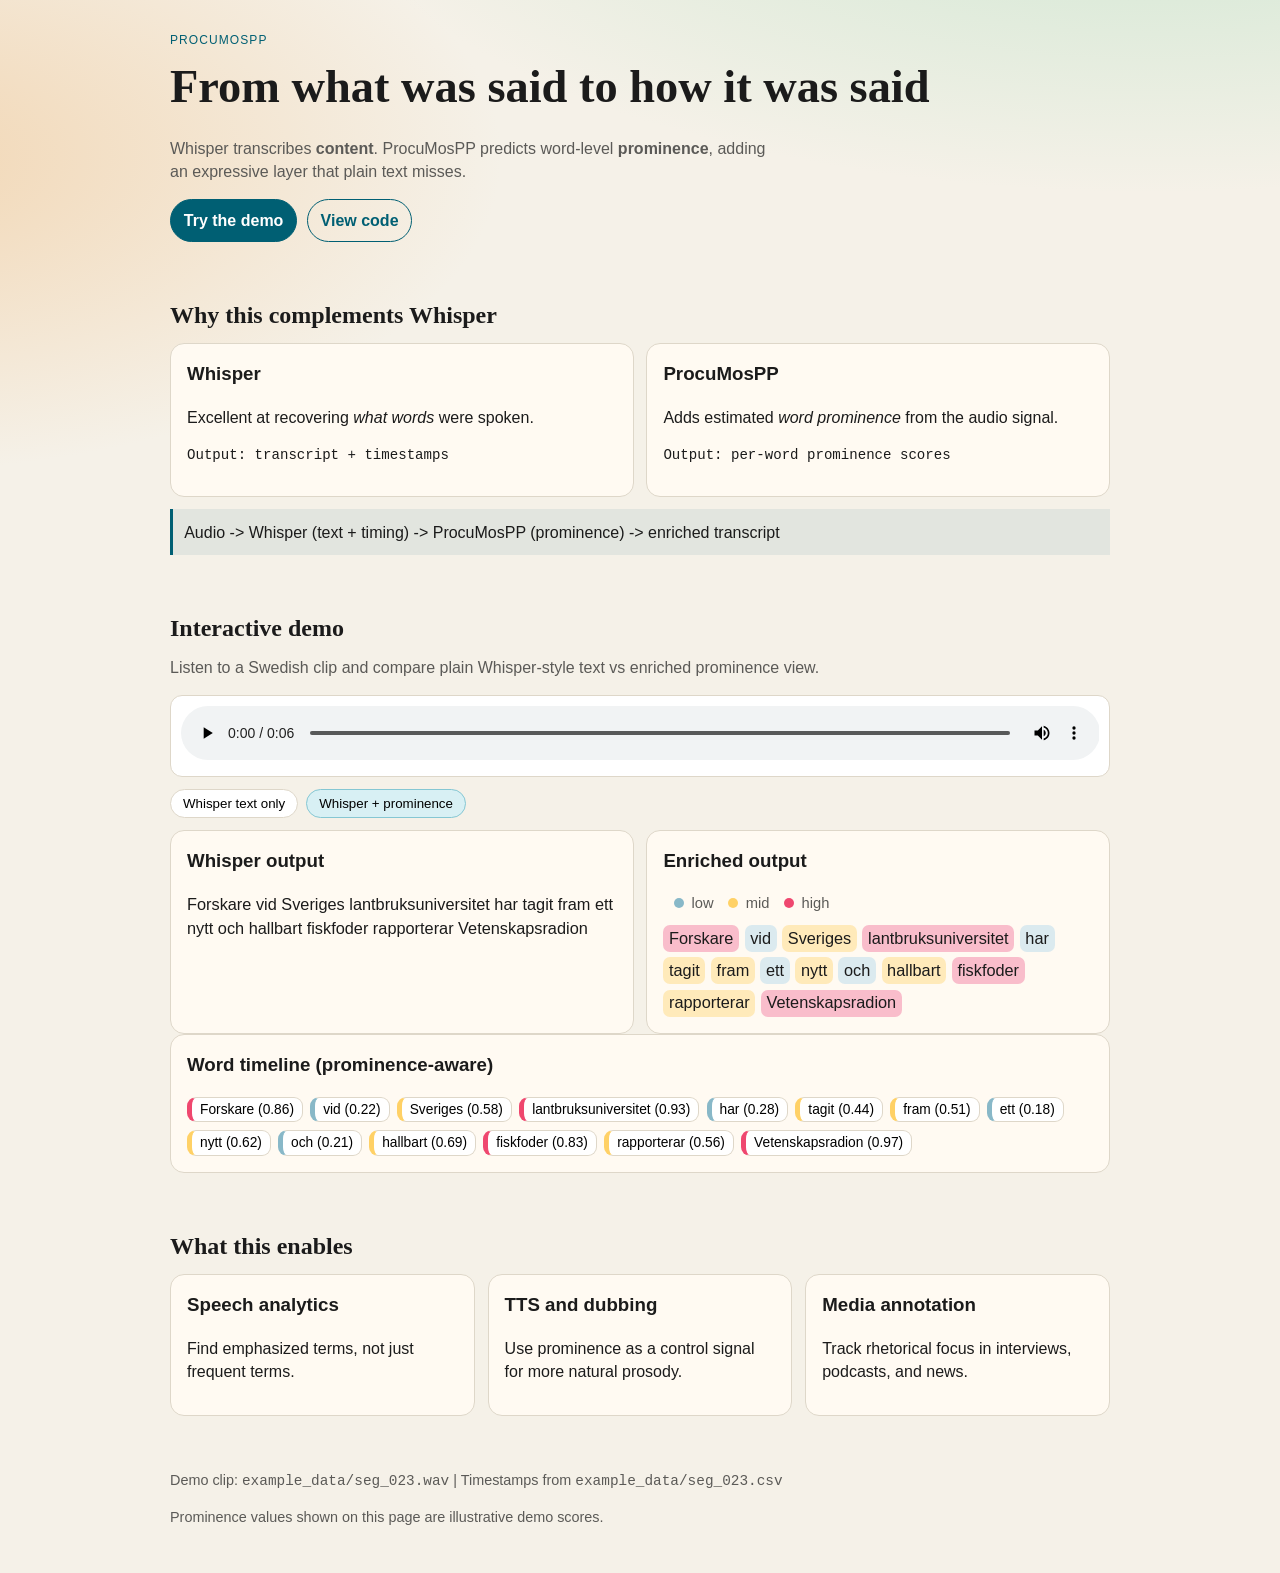
==== index.html @ ef70e6b9 "added github pages demo" ====
<!doctype html>
<html lang="en">
<head>
  <meta charset="utf-8" />
  <meta name="viewport" content="width=device-width, initial-scale=1" />
  <title>Whisper + Prominence Demo</title>
  <meta name="description" content="Whisper gives you words. ProcuMosPP adds prosodic prominence." />
  <link rel="stylesheet" href="styles.css" />
</head>
<body>
  <header class="hero">
    <p class="eyebrow">ProcuMosPP</p>
    <h1>From what was said to how it was said</h1>
    <p class="lede">
      Whisper transcribes <strong>content</strong>. ProcuMosPP predicts word-level
      <strong>prominence</strong>, adding an expressive layer that plain text misses.
    </p>
    <div class="cta-row">
      <a class="btn" href="#demo">Try the demo</a>
      <a class="btn btn-ghost" href="README.md" aria-label="Project repository">View code</a>
    </div>
  </header>

  <main>
    <section class="panel" id="why">
      <h2>Why this complements Whisper</h2>
      <div class="grid-2">
        <article class="card">
          <h3>Whisper</h3>
          <p>Excellent at recovering <em>what words</em> were spoken.</p>
          <p class="mono">Output: transcript + timestamps</p>
        </article>
        <article class="card">
          <h3>ProcuMosPP</h3>
          <p>Adds estimated <em>word prominence</em> from the audio signal.</p>
          <p class="mono">Output: per-word prominence scores</p>
        </article>
      </div>
      <p class="pipeline">Audio -> Whisper (text + timing) -> ProcuMosPP (prominence) -> enriched transcript</p>
    </section>

    <section class="panel" id="demo">
      <h2>Interactive demo</h2>
      <p class="sub">Listen to a Swedish clip and compare plain Whisper-style text vs enriched prominence view.</p>

      <div class="audio-wrap">
        <audio id="audio" controls preload="metadata">
          <source src="example_data/seg_023.wav" type="audio/wav" />
          Your browser does not support the audio element.
        </audio>
      </div>

      <div class="controls">
        <button id="viewPlain" class="chip chip-active" type="button">Whisper text only</button>
        <button id="viewProm" class="chip" type="button">Whisper + prominence</button>
      </div>

      <div class="compare-grid">
        <article class="card">
          <h3>Whisper output</h3>
          <p id="plainTranscript" class="transcript"></p>
        </article>
        <article class="card">
          <h3>Enriched output</h3>
          <p class="legend">
            <span class="dot low"></span> low
            <span class="dot mid"></span> mid
            <span class="dot high"></span> high
          </p>
          <div id="prominentTranscript" class="transcript transcript-words" aria-live="polite"></div>
        </article>
      </div>

      <article class="card timeline-card">
        <h3>Word timeline (prominence-aware)</h3>
        <div id="timeline" class="timeline"></div>
      </article>
    </section>

    <section class="panel">
      <h2>What this enables</h2>
      <div class="grid-3">
        <article class="card">
          <h3>Speech analytics</h3>
          <p>Find emphasized terms, not just frequent terms.</p>
        </article>
        <article class="card">
          <h3>TTS and dubbing</h3>
          <p>Use prominence as a control signal for more natural prosody.</p>
        </article>
        <article class="card">
          <h3>Media annotation</h3>
          <p>Track rhetorical focus in interviews, podcasts, and news.</p>
        </article>
      </div>
    </section>
  </main>

  <footer class="footer">
    <p>Demo clip: <code>example_data/seg_023.wav</code> | Timestamps from <code>example_data/seg_023.csv</code></p>
    <p>Prominence values shown on this page are illustrative demo scores.</p>
  </footer>

  <script src="script.js"></script>
</body>
</html>
---- styles.css ----
:root {
  --bg: #f5f1e8;
  --panel: #fffaf2;
  --ink: #1b1b1b;
  --muted: #5b5a57;
  --accent: #005f73;
  --accent-soft: #d8f0f4;
  --border: #ded7c9;
  --prom-low: #88b8c8;
  --prom-mid: #ffd166;
  --prom-high: #ef476f;
}

* { box-sizing: border-box; }
body {
  margin: 0;
  font-family: "Source Sans 3", "Segoe UI", sans-serif;
  color: var(--ink);
  background:
    radial-gradient(1200px 500px at 90% -10%, #cbe6d0 0%, transparent 70%),
    radial-gradient(900px 450px at -10% 10%, #f2d6b3 0%, transparent 70%),
    var(--bg);
  line-height: 1.45;
}

.hero,
.panel,
.footer {
  max-width: 980px;
  margin: 0 auto;
  padding: 1.25rem;
}

.hero { padding-top: 2rem; }
.eyebrow {
  font-size: 0.75rem;
  letter-spacing: 0.09em;
  text-transform: uppercase;
  color: var(--accent);
  margin: 0;
}

h1 {
  margin: 0.25rem 0 0.75rem;
  font-family: "Merriweather", Georgia, serif;
  font-size: clamp(1.9rem, 4vw, 2.9rem);
}

h2 {
  margin: 0 0 0.65rem;
  font-family: "Merriweather", Georgia, serif;
}

h3 { margin-top: 0; }
.lede { color: var(--muted); max-width: 68ch; }
.sub { color: var(--muted); margin-top: 0; }

.cta-row {
  display: flex;
  gap: 0.6rem;
  flex-wrap: wrap;
  margin-top: 1rem;
}

.btn {
  display: inline-block;
  border: 1px solid var(--accent);
  background: var(--accent);
  color: #fff;
  text-decoration: none;
  padding: 0.55rem 0.8rem;
  border-radius: 999px;
  font-weight: 600;
}

.btn-ghost {
  background: transparent;
  color: var(--accent);
}

.panel { margin-top: 1rem; }
.card {
  background: var(--panel);
  border: 1px solid var(--border);
  border-radius: 14px;
  padding: 1rem;
}

.grid-2,
.grid-3,
.compare-grid {
  display: grid;
  gap: 0.8rem;
}

.grid-2,
.compare-grid { grid-template-columns: repeat(auto-fit, minmax(260px, 1fr)); }
.grid-3 { grid-template-columns: repeat(auto-fit, minmax(220px, 1fr)); }

.pipeline {
  margin: 0.8rem 0 0;
  padding: 0.7rem;
  border-left: 3px solid var(--accent);
  background: rgba(0, 95, 115, 0.08);
}

.audio-wrap {
  border: 1px solid var(--border);
  border-radius: 12px;
  padding: 0.6rem;
  background: #fff;
}

audio { width: 100%; }

.controls {
  margin: 0.75rem 0;
  display: flex;
  gap: 0.5rem;
  flex-wrap: wrap;
}

.chip {
  border: 1px solid var(--border);
  background: #fff;
  border-radius: 999px;
  padding: 0.4rem 0.75rem;
  cursor: pointer;
}

.chip-active {
  background: var(--accent-soft);
  border-color: #85c7d3;
}

.transcript {
  margin: 0;
  font-size: 1.02rem;
}

.transcript-words {
  display: flex;
  flex-wrap: wrap;
  gap: 0.35rem;
}

.word {
  border-radius: 7px;
  padding: 0.1rem 0.35rem;
  transition: transform 130ms ease, box-shadow 130ms ease;
}

.word.low { background: color-mix(in srgb, var(--prom-low) 30%, white); }
.word.mid { background: color-mix(in srgb, var(--prom-mid) 45%, white); }
.word.high { background: color-mix(in srgb, var(--prom-high) 36%, white); }
.word.active {
  transform: translateY(-2px);
  box-shadow: 0 3px 0 rgba(0, 0, 0, 0.18);
}

.legend {
  margin: 0 0 0.65rem;
  font-size: 0.92rem;
  color: var(--muted);
}

.dot {
  display: inline-block;
  width: 0.65rem;
  height: 0.65rem;
  border-radius: 99px;
  margin: 0 0.2rem 0 0.65rem;
}
.dot.low { background: var(--prom-low); }
.dot.mid { background: var(--prom-mid); }
.dot.high { background: var(--prom-high); }

.timeline {
  display: flex;
  flex-wrap: wrap;
  gap: 0.45rem;
}

.timeline-chip {
  border: 1px solid var(--border);
  border-left: 5px solid var(--prom-low);
  padding: 0.28rem 0.5rem;
  border-radius: 9px;
  background: #fff;
  font-size: 0.86rem;
}

.timeline-chip.mid { border-left-color: var(--prom-mid); }
.timeline-chip.high { border-left-color: var(--prom-high); }
.timeline-chip.active { outline: 2px solid #222; }

.mono {
  font-family: ui-monospace, SFMono-Regular, Menlo, Monaco, Consolas, monospace;
  font-size: 0.88rem;
}

.footer {
  color: var(--muted);
  font-size: 0.9rem;
  padding-bottom: 2rem;
}

@media (max-width: 700px) {
  .hero,
  .panel,
  .footer { padding: 1rem; }
}
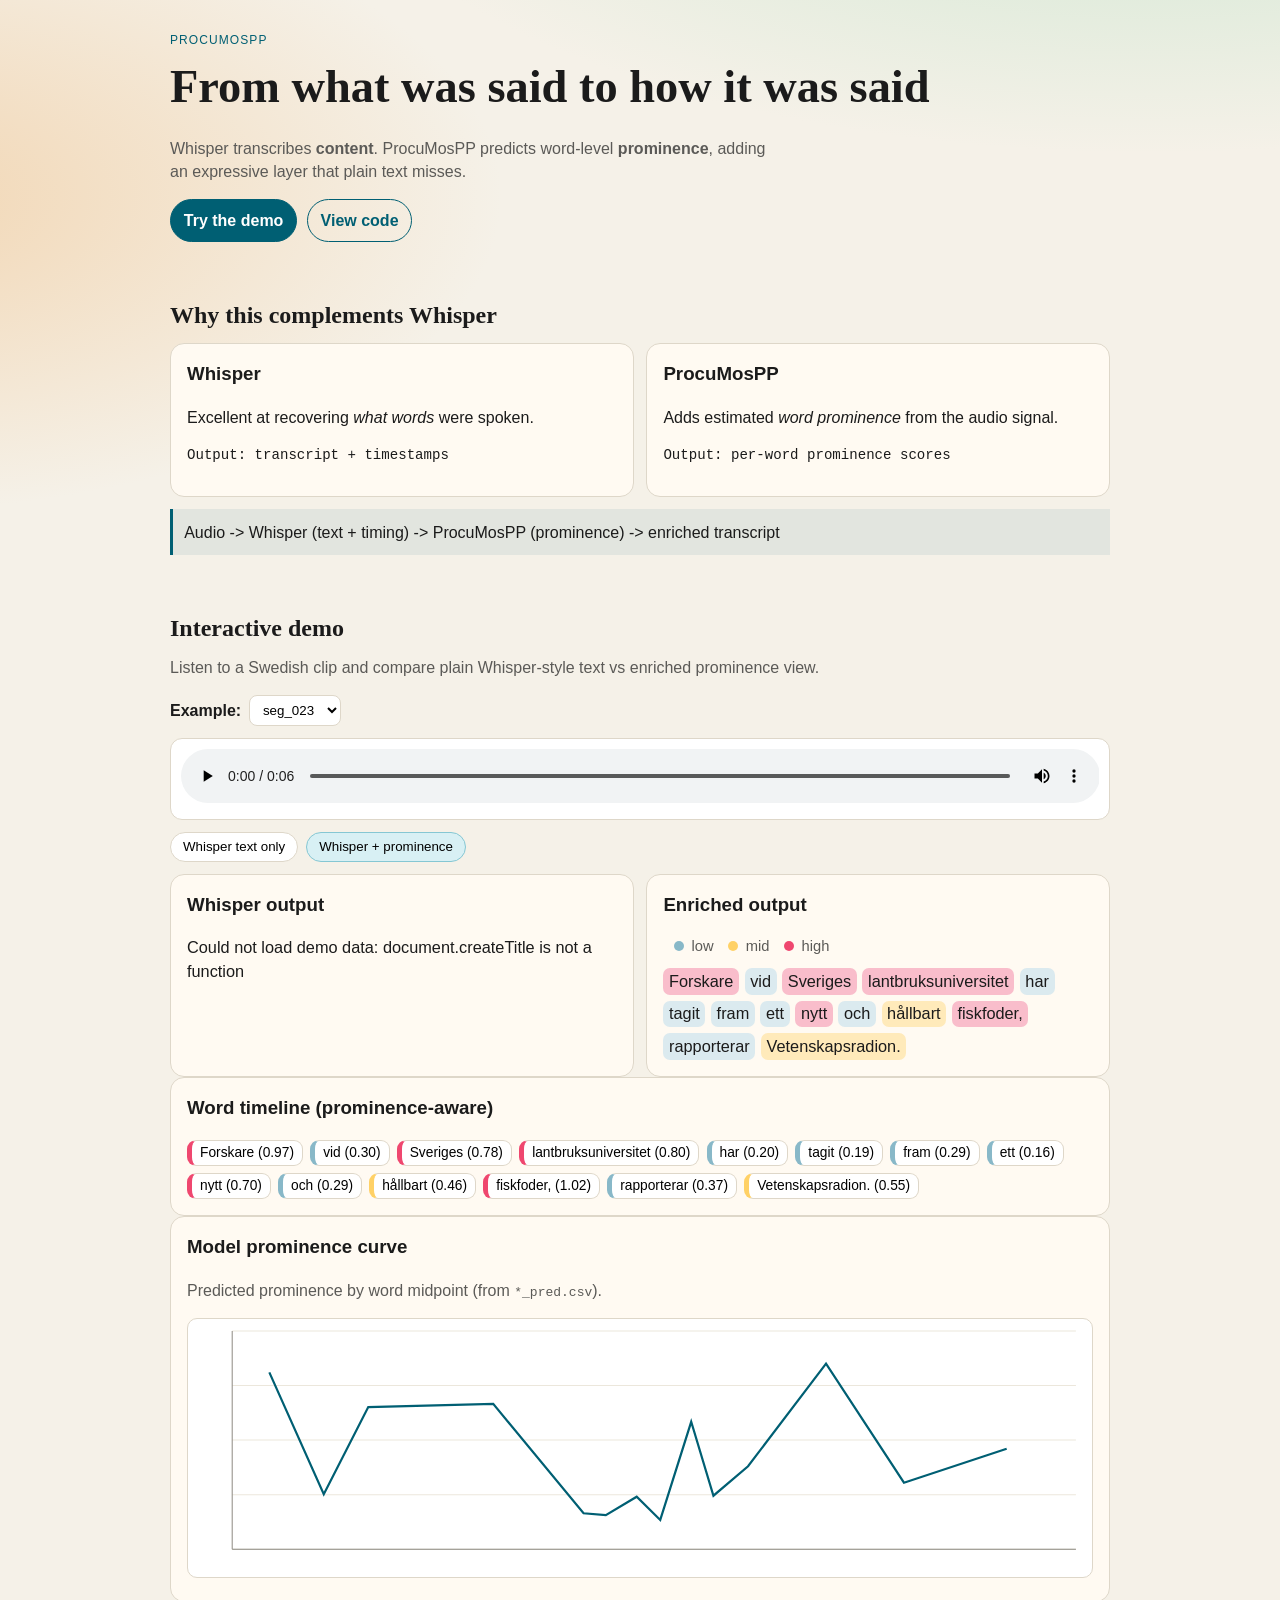
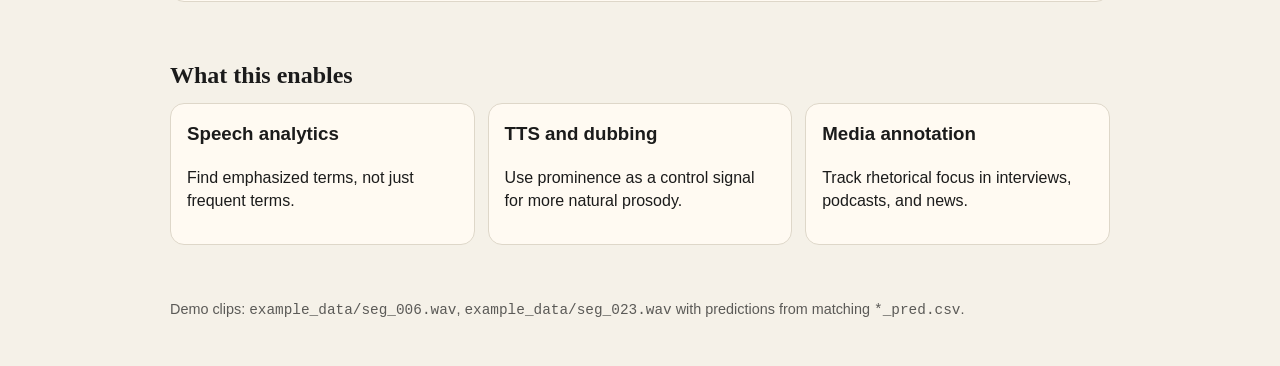
==== commit 1be0a0fe: "updated github pages demo" ====
--- a/index.html
+++ b/index.html
@@ -43,6 +43,14 @@
       <h2>Interactive demo</h2>
       <p class="sub">Listen to a Swedish clip and compare plain Whisper-style text vs enriched prominence view.</p>
 
+      <div class="controls">
+        <label for="exampleSelect"><strong>Example:</strong></label>
+        <select id="exampleSelect" class="select">
+          <option value="seg_023">seg_023</option>
+          <option value="seg_006">seg_006</option>
+        </select>
+      </div>
+
       <div class="audio-wrap">
         <audio id="audio" controls preload="metadata">
           <source src="example_data/seg_023.wav" type="audio/wav" />
@@ -75,6 +83,12 @@
         <h3>Word timeline (prominence-aware)</h3>
         <div id="timeline" class="timeline"></div>
       </article>
+
+      <article class="card">
+        <h3>Model prominence curve</h3>
+        <p class="sub">Predicted prominence by word midpoint (from <code>*_pred.csv</code>).</p>
+        <svg id="promChart" class="chart" viewBox="0 0 900 260" preserveAspectRatio="none" role="img" aria-label="Prominence graph"></svg>
+      </article>
     </section>
 
     <section class="panel">
@@ -97,8 +111,7 @@
   </main>
 
   <footer class="footer">
-    <p>Demo clip: <code>example_data/seg_023.wav</code> | Timestamps from <code>example_data/seg_023.csv</code></p>
-    <p>Prominence values shown on this page are illustrative demo scores.</p>
+    <p>Demo clips: <code>example_data/seg_006.wav</code>, <code>example_data/seg_023.wav</code> with predictions from matching <code>*_pred.csv</code>.</p>
   </footer>
 
   <script src="script.js"></script>
--- a/styles.css
+++ b/styles.css
@@ -118,6 +118,7 @@
   display: flex;
   gap: 0.5rem;
   flex-wrap: wrap;
+  align-items: center;
 }
 
 .chip {
@@ -126,6 +127,13 @@
   border-radius: 999px;
   padding: 0.4rem 0.75rem;
   cursor: pointer;
+}
+
+.select {
+  border: 1px solid var(--border);
+  border-radius: 8px;
+  padding: 0.38rem 0.55rem;
+  background: #fff;
 }
 
 .chip-active {
@@ -194,6 +202,39 @@
 .timeline-chip.high { border-left-color: var(--prom-high); }
 .timeline-chip.active { outline: 2px solid #222; }
 
+.chart {
+  width: 100%;
+  height: 260px;
+  border: 1px solid var(--border);
+  border-radius: 10px;
+  background: #fff;
+}
+
+.axis {
+  stroke: #8d8a82;
+  stroke-width: 1;
+}
+
+.grid-line {
+  stroke: #ece7dc;
+  stroke-width: 1;
+}
+
+.curve {
+  fill: none;
+  stroke: var(--accent);
+  stroke-width: 2.2;
+}
+
+.pt {
+  fill: var(--prom-high);
+}
+
+.pt.active {
+  fill: #111;
+  r: 4.6;
+}
+
 .mono {
   font-family: ui-monospace, SFMono-Regular, Menlo, Monaco, Consolas, monospace;
   font-size: 0.88rem;
